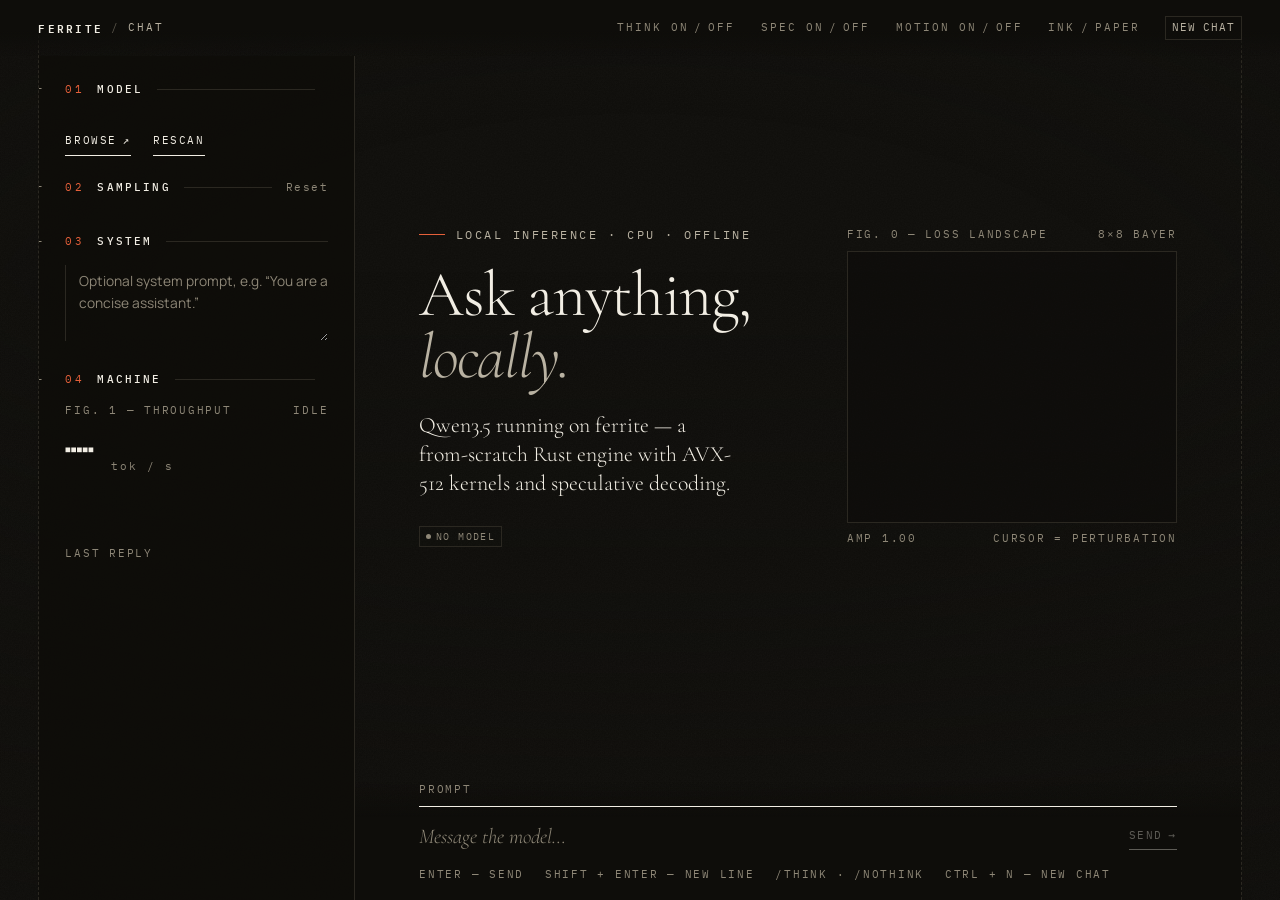
==== app/ui/index.html @ 7f724589 "Replace the egui GUI with a Tauri desktop app in the portfolio's Dither Ledger style - app/: Tauri 2" ====
<!doctype html>
<html lang="en" data-theme="ink" data-motion="on">
<head>
<meta charset="utf-8">
<meta name="viewport" content="width=device-width, initial-scale=1">
<title>ferrite chat</title>
<link rel="stylesheet" href="vendor/katex/katex.min.css">
<link rel="stylesheet" href="styles.css">
</head>
<body>
<canvas id="field" aria-hidden="true"></canvas>
<div class="vignette" aria-hidden="true"></div>
<div class="grain" aria-hidden="true"></div>
<div class="progress" id="progress" aria-hidden="true"><span></span></div>

<header class="topbar">
  <div class="crumb"><b>FERRITE</b><span class="sep">/</span><span id="crumb-model">CHAT</span></div>
  <nav class="toggles" aria-label="Settings">
    <button class="tog" id="t-think" title="Reason step by step before answering (or start a message with /think)"><span class="k">THINK</span><i data-v="on">ON</i>/<i data-v="off">OFF</i></button>
    <button class="tog" id="t-spec" title="Self-speculative decoding with the model's MTP head — same output, faster"><span class="k">SPEC</span><i data-v="on">ON</i>/<i data-v="off">OFF</i></button>
    <button class="tog" id="t-motion" title="Animated dither field"><span class="k">MOTION</span><i data-v="on">ON</i>/<i data-v="off">OFF</i></button>
    <button class="tog" id="t-theme" title="Theme"><i data-v="ink">INK</i>/<i data-v="paper">PAPER</i></button>
    <button class="tog" id="t-new" title="New chat (Ctrl+N)"><span class="kbd">NEW CHAT</span></button>
  </nav>
</header>

<div class="frame">
  <aside class="side" aria-label="Model and settings">
    <div class="sh"><span class="i">01</span><span class="l">Model</span><span class="r"></span><span class="x" id="model-count"></span></div>
    <div class="ledger" id="models"></div>
    <div class="side-actions">
      <button class="btn-rule" id="browse">Browse <span class="arrow">↗</span></button>
      <button class="btn-rule" id="rescan">Rescan</button>
    </div>

    <div class="sh"><span class="i">02</span><span class="l">Sampling</span><span class="r"></span><button class="x" id="defaults" title="Qwen's recommended settings">Reset</button></div>
    <div class="ledger" id="sampling"></div>

    <div class="sh"><span class="i">03</span><span class="l">System</span><span class="r"></span></div>
    <textarea class="sys" id="system" placeholder="Optional system prompt, e.g. “You are a concise assistant.”"></textarea>

    <div class="sh"><span class="i">04</span><span class="l">Machine</span><span class="r"></span><span class="x" id="isa"></span></div>
    <div class="machine" id="machine">
      <div class="figcap"><span class="label">Fig. 1 — throughput</span><span class="label" id="fig-state">idle</span></div>
      <div class="big"><span class="n" id="tps">—</span><span class="u">tok / s</span></div>
      <canvas id="spark" width="132" height="27" aria-hidden="true"></canvas>
      <div class="figcap"><span class="label" id="spark-l">last reply</span><span class="label" id="accept"></span></div>
      <dl class="kv" id="kv"></dl>
    </div>
  </aside>

  <main class="main">
    <div class="scroll" id="scroll">
      <div class="col">
        <section class="hero" id="hero">
          <div class="hero-grid">
            <div class="hero-text">
              <div class="eyebrow">Local inference · CPU · offline</div>
              <h1>Ask anything,<br><em>locally.</em></h1>
              <p class="lede">Qwen3.5 running on ferrite — a from-scratch Rust engine with AVX-512 kernels and speculative decoding.</p>
              <div class="status" id="hero-status"><span class="chip dim">no model</span></div>
            </div>
            <figure class="fig" aria-hidden="true">
              <div class="figcap"><span class="label">Fig. 0 — loss landscape</span><span class="label">8×8 Bayer</span></div>
              <div class="plate"><canvas id="fig0"></canvas></div>
              <div class="figcap"><span class="label">amp 1.00</span><span class="label">cursor = perturbation</span></div>
            </figure>
          </div>
          <div class="ledger prompts" id="prompts"></div>
        </section>
        <ol id="log" aria-live="polite"></ol>
      </div>
    </div>
    <form class="composer" id="composer" autocomplete="off">
      <div class="col">
        <div class="lbl"><span class="label" id="ctx-label">prompt</span><span class="label" id="ctx-use"></span></div>
        <div class="box">
          <textarea id="input" rows="1" placeholder="Message the model…" disabled></textarea>
          <button type="submit" class="btn-rule send" id="send" disabled>Send <span class="arrow arrow-r">→</span></button>
        </div>
        <div class="hint"><span class="label">Enter — send</span><span class="label">Shift + Enter — new line</span><span class="label">/think · /nothink</span><span class="label">Ctrl + N — new chat</span></div>
      </div>
    </form>
  </main>
</div>

<div class="toast" id="toast" role="status"></div>

<script src="vendor/marked.umd.js"></script>
<script src="vendor/katex/katex.min.js"></script>
<script src="vendor/highlight.min.js"></script>
<script src="field.js"></script>
<script src="markdown.js"></script>
<script src="app.js"></script>
</body>
</html>
---- app/ui/styles.css ----
/* ferrite chat — "Dither Ledger" (tokens and utilities ported from the portfolio's globals.css) */

@font-face { font-family: "Cormorant Garamond"; font-weight: 300; font-style: normal; font-display: swap; src: url(vendor/fonts/cormorant-garamond-latin-300-normal.woff2) format("woff2"); }
@font-face { font-family: "Cormorant Garamond"; font-weight: 400; font-style: normal; font-display: swap; src: url(vendor/fonts/cormorant-garamond-latin-400-normal.woff2) format("woff2"); }
@font-face { font-family: "Cormorant Garamond"; font-weight: 500; font-style: normal; font-display: swap; src: url(vendor/fonts/cormorant-garamond-latin-500-normal.woff2) format("woff2"); }
@font-face { font-family: "Cormorant Garamond"; font-weight: 300; font-style: italic; font-display: swap; src: url(vendor/fonts/cormorant-garamond-latin-300-italic.woff2) format("woff2"); }
@font-face { font-family: "Cormorant Garamond"; font-weight: 400; font-style: italic; font-display: swap; src: url(vendor/fonts/cormorant-garamond-latin-400-italic.woff2) format("woff2"); }
@font-face { font-family: "Manrope"; font-weight: 400; font-display: swap; src: url(vendor/fonts/manrope-latin-400-normal.woff2) format("woff2"); }
@font-face { font-family: "Manrope"; font-weight: 500; font-display: swap; src: url(vendor/fonts/manrope-latin-500-normal.woff2) format("woff2"); }
@font-face { font-family: "Manrope"; font-weight: 600; font-display: swap; src: url(vendor/fonts/manrope-latin-600-normal.woff2) format("woff2"); }
@font-face { font-family: "Manrope"; font-weight: 700; font-display: swap; src: url(vendor/fonts/manrope-latin-700-normal.woff2) format("woff2"); }
@font-face { font-family: "IBM Plex Mono"; font-weight: 400; font-display: swap; src: url(vendor/fonts/ibm-plex-mono-latin-400-normal.woff2) format("woff2"); }
@font-face { font-family: "IBM Plex Mono"; font-weight: 500; font-display: swap; src: url(vendor/fonts/ibm-plex-mono-latin-500-normal.woff2) format("woff2"); }
@font-face { font-family: "IBM Plex Mono"; font-weight: 600; font-display: swap; src: url(vendor/fonts/ibm-plex-mono-latin-600-normal.woff2) format("woff2"); }
@font-face { font-family: "Doto"; font-weight: 400; font-display: swap; src: url(vendor/fonts/doto-latin-400-normal.woff2) format("woff2"); }
@font-face { font-family: "Doto"; font-weight: 800; font-display: swap; src: url(vendor/fonts/doto-latin-800-normal.woff2) format("woff2"); }

/* ───────────────────────── tokens ───────────────────────── */

:root,
[data-theme="ink"] {
  color-scheme: dark;
  --bg: #0e0d0a;
  --bg-raised: #15140f;
  --fg: #f2eee4;
  --fg-2: #b9b2a2;
  --fg-3: #8e8777;
  --rule: #2b2821;
  --accent: #e5603a;
  --accent-soft: rgba(229, 96, 58, 0.12);
  --grain-blend: screen;
  --grain-opacity: 0.07;
}
[data-theme="paper"] {
  color-scheme: light;
  --bg: #f2eee4;
  --bg-raised: #e8e2d4;
  --fg: #15140f;
  --fg-2: #33302a;
  --fg-3: #5a5345;
  --rule: #d2cab6;
  --accent: #ae4024;
  --accent-soft: rgba(174, 64, 36, 0.1);
  --grain-blend: multiply;
  --grain-opacity: 0.1;
}
:root {
  --font-display: "Cormorant Garamond", Georgia, "Times New Roman", serif;
  --font-sans: "Manrope", system-ui, "Segoe UI", sans-serif;
  --font-mono: "IBM Plex Mono", ui-monospace, Consolas, monospace;
  --font-dot: "Doto", "IBM Plex Mono", monospace;
  --ease-out: cubic-bezier(0.19, 1, 0.22, 1);
  --topbar: 56px;
  --gut: clamp(16px, 3vw, 40px);
  --side: 316px;
}

/* ───────────────────────── base ───────────────────────── */

* { box-sizing: border-box; border-color: var(--rule); }
[hidden] { display: none !important; }
html, body { height: 100%; margin: 0; overflow: hidden; }
html { background: var(--bg); text-rendering: optimizeLegibility; }
body {
  background: var(--bg);
  color: var(--fg-2);
  font-family: var(--font-sans);
  font-size: 15px;
  line-height: 1.7;
  -webkit-font-smoothing: antialiased;
  overflow: hidden;
  transition: background-color 0.3s ease, color 0.3s ease;
}
h1, h2, h3, h4 { font-family: var(--font-display); color: var(--fg); font-weight: 400; letter-spacing: -0.012em; text-wrap: balance; margin: 0; }
p { text-wrap: pretty; }
::selection { background: var(--accent); color: var(--bg); }
:focus-visible { outline: 2px solid var(--accent); outline-offset: 4px; }
button { font: inherit; color: inherit; background: none; border: 0; padding: 0; cursor: pointer; }
code, kbd, pre, samp { font-family: var(--font-mono); }
input, textarea { font: inherit; color: inherit; }

/* scrollbars: hairline, square */
::-webkit-scrollbar { width: 9px; height: 9px; }
::-webkit-scrollbar-track { background: transparent; }
::-webkit-scrollbar-thumb { background: var(--rule); border: 3px solid var(--bg); }
::-webkit-scrollbar-thumb:hover { background: var(--fg-3); }

/* ───────────────────────── type utilities ───────────────────────── */

.eyebrow {
  font-family: var(--font-mono); font-size: 0.72rem; letter-spacing: 0.22em; text-transform: uppercase;
  color: var(--fg-2); display: flex; align-items: center; gap: 0.9em; line-height: 1.4;
}
.eyebrow::before { content: ""; width: 26px; height: 1px; background: var(--accent); flex: none; }
.label { font-family: var(--font-mono); font-size: 0.68rem; letter-spacing: 0.16em; text-transform: uppercase; color: var(--fg-3); line-height: 1.4; }
.num { font-family: var(--font-mono); font-variant-numeric: tabular-nums slashed-zero; font-feature-settings: "zero" 1, "tnum" 1; }
.acc { color: var(--accent); }
.btn-rule {
  font-family: var(--font-mono); font-size: 0.7rem; letter-spacing: 0.14em; text-transform: uppercase; color: var(--fg);
  border-bottom: 1px solid var(--fg); padding: 0.4em 0; display: inline-flex; align-items: center; gap: 0.5em;
  transition: color 0.25s ease, border-color 0.25s ease;
}
.btn-rule:hover, .btn-rule:focus-visible { color: var(--accent); border-color: var(--accent); }
.btn-rule[disabled] { opacity: 0.35; pointer-events: none; }
.btn-rule .arrow { display: inline-block; transition: transform 0.3s var(--ease-out); }
.btn-rule:hover .arrow { transform: translate(3px, -3px); }
.btn-rule:hover .arrow-r { transform: translateX(4px); }
.tag {
  font-family: var(--font-mono); font-size: 0.64rem; letter-spacing: 0.12em; text-transform: uppercase;
  border: 1px solid var(--rule); color: var(--fg-2); padding: 0.1em 0.55em; line-height: 1.6; white-space: nowrap;
}
.chip {
  font-family: var(--font-mono); font-size: 0.62rem; letter-spacing: 0.14em; text-transform: uppercase;
  border: 1px solid var(--accent); color: var(--accent); padding: 0.12em 0.6em; line-height: 1.6; white-space: nowrap;
  display: inline-flex; align-items: center; gap: 0.5em;
}
.chip::before { content: ""; width: 5px; height: 5px; border-radius: 50%; background: currentColor; }
.chip.dim { border-color: var(--rule); color: var(--fg-3); }
.chip.live::before { animation: blink 1.1s steps(2) infinite; }
@keyframes blink { 50% { opacity: 0.15; } }

/* ───────────────────────── atmosphere ───────────────────────── */

#field { position: fixed; inset: 0; width: 100%; height: 100%; z-index: 0; pointer-events: none; image-rendering: pixelated; opacity: 1; transition: opacity 0.6s ease; }
.grain {
  position: fixed; inset: 0; z-index: 2; pointer-events: none; opacity: var(--grain-opacity); mix-blend-mode: var(--grain-blend);
  background-image: url("data:image/svg+xml;utf8,%3Csvg xmlns='http://www.w3.org/2000/svg' width='200' height='200'%3E%3Cfilter id='n'%3E%3CfeTurbulence type='fractalNoise' baseFrequency='0.72' numOctaves='4' stitchTiles='stitch'/%3E%3CfeColorMatrix type='saturate' values='0'/%3E%3C/filter%3E%3Crect width='100%25' height='100%25' filter='url(%23n)' opacity='0.5'/%3E%3C/svg%3E");
}
.vignette {
  position: fixed; inset: 0; z-index: 1; pointer-events: none;
  background-image:
    linear-gradient(to bottom, transparent 30%, color-mix(in srgb, var(--bg) 40%, transparent) 70%, color-mix(in srgb, var(--bg) 70%, transparent) 100%),
    radial-gradient(120% 80% at 50% 40%, transparent 34%, color-mix(in srgb, var(--bg) 45%, transparent) 76%, color-mix(in srgb, var(--bg) 85%, transparent) 100%);
}

/* ───────────────────────── top bar ───────────────────────── */

.progress { position: fixed; top: 0; left: 0; right: 0; height: 2px; z-index: 30; pointer-events: none; }
.progress span { position: absolute; left: 0; top: 0; bottom: 0; width: 0; background: var(--accent); transition: width 0.25s linear; }
.progress.reading span { width: 28%; animation: sweep 1.2s var(--ease-out) infinite; }
@keyframes sweep { from { transform: translateX(-100%); } to { transform: translateX(380%); } }

.topbar {
  position: fixed; top: 0; left: 0; right: 0; height: var(--topbar); z-index: 20;
  display: flex; align-items: center; justify-content: space-between; padding: 0 var(--gut);
  font-family: var(--font-mono); font-size: 0.7rem; letter-spacing: 0.18em; text-transform: uppercase;
  background: linear-gradient(to bottom, var(--bg) 55%, transparent);
}
.crumb { display: flex; align-items: center; gap: 0.7em; color: var(--fg-3); white-space: nowrap; }
.crumb b { color: var(--fg); font-weight: 600; letter-spacing: 0.2em; }
.crumb .sep { opacity: 0.6; }
.crumb #crumb-model { color: var(--fg-2); }
.toggles { display: flex; align-items: center; gap: 1.6rem; }
.tog { display: inline-flex; gap: 0.45em; align-items: center; color: var(--fg-3); letter-spacing: 0.18em; transition: color 0.2s; }
.tog .k { color: var(--fg-3); margin-right: 0.35em; }
.tog i { font-style: normal; color: var(--fg-3); transition: color 0.2s; }
.tog i.on { color: var(--fg); font-weight: 600; }
.tog:hover i:not(.on) { color: var(--fg-2); }
.tog[disabled] { opacity: 0.4; pointer-events: none; }
.kbd { border: 1px solid var(--rule); padding: 0.15em 0.5em; color: var(--fg-2); letter-spacing: 0.08em; }

/* ───────────────────────── frame: sidebar + main, with dashed rails ───────────────────────── */

.frame {
  /* pinned: focusing an input can never scroll the page itself */
  position: fixed; z-index: 5; top: 0; bottom: 0; left: var(--gut); right: var(--gut); padding-top: var(--topbar);
  display: grid; grid-template-columns: var(--side) minmax(0, 1fr); grid-template-rows: minmax(0, 1fr); gap: 0;
  border-left: 1px dashed var(--rule); border-right: 1px dashed var(--rule);
}
.side {
  overflow-y: auto; overflow-x: hidden; padding: 18px 26px 40px 26px;
  border-right: 1px solid var(--rule);
  background: color-mix(in srgb, var(--bg) 94%, transparent);
}
.main { position: relative; display: grid; grid-template-rows: minmax(0, 1fr) auto; min-width: 0; min-height: 0; }

/* section header: 01  MODEL ────────── x   with a + registration mark on the rail */
.sh { position: relative; display: flex; align-items: center; gap: 0.85rem; margin: 22px 0 14px; font-family: var(--font-mono); font-size: 0.68rem; letter-spacing: 0.2em; text-transform: uppercase; }
.sh:first-child { margin-top: 6px; }
.sh .i { color: var(--accent); }
.sh .l { color: var(--fg); font-weight: 500; }
.sh .r { flex: 1; height: 1px; background: var(--rule); }
.sh .x { color: var(--fg-3); letter-spacing: 0.14em; }
.side .sh::before { content: "+"; position: absolute; left: -31px; top: 50%; transform: translateY(-52%); color: var(--fg-3); font-size: 0.85rem; letter-spacing: 0; }

/* ledger rows */
.ledger { display: flex; flex-direction: column; }
.ledger > * { border-top: 1px solid var(--rule); }
.ledger > *:first-child { border-top-color: var(--fg); }

.mrow {
  position: relative; display: grid; grid-template-columns: auto 1fr auto; align-items: baseline; column-gap: 0.75rem;
  width: 100%; text-align: left; padding: 0.7rem 0.55rem 0.7rem 0.15rem; transition: background-color 0.25s ease;
}
.mrow:hover { background: var(--accent-soft); }
.mrow .idx { font-family: var(--font-mono); font-size: 0.64rem; letter-spacing: 0.12em; color: var(--accent); }
.mrow .nm { font-family: var(--font-display); font-size: 1.18rem; line-height: 1.15; color: var(--fg); }
.mrow .nm em { font-style: italic; font-weight: 300; color: var(--fg-2); }
.mrow .meta { grid-column: 2 / 4; display: flex; gap: 0.5rem; align-items: center; margin-top: 0.35rem; }
.mrow .meta .label { letter-spacing: 0.12em; }
.mrow .go { font-family: var(--font-mono); font-size: 0.7rem; color: var(--fg-3); opacity: 0; transform: translateX(-6px); transition: opacity 0.25s ease, transform 0.35s var(--ease-out); }
.mrow:hover .go { opacity: 1; transform: none; color: var(--accent); }
/* the selected model gets the portfolio's "selected label": a box with four corner handles */
.mrow.sel { outline: 1px solid var(--accent); outline-offset: -1px; background: var(--accent-soft); }
.mrow.sel::before, .mrow.sel::after, .mrow.sel .h1, .mrow.sel .h2 { content: ""; position: absolute; width: 5px; height: 5px; border: 1px solid var(--accent); background: var(--bg); }
.mrow.sel::before { left: -3px; top: -3px; }
.mrow.sel::after { right: -3px; top: -3px; }
.mrow.sel .h1 { left: -3px; bottom: -3px; }
.mrow.sel .h2 { right: -3px; bottom: -3px; }
.mrow.sel .go { opacity: 1; transform: none; color: var(--accent); }
.mrow.loading .go { animation: blink 0.9s steps(2) infinite; }

.side-actions { display: flex; gap: 1.4rem; margin-top: 0.9rem; }

/* settings rows: label · value, with a hairline slider */
.set { padding: 0.55rem 0 0.65rem; }
.set .top { display: flex; justify-content: space-between; align-items: baseline; }
.set .val { font-family: var(--font-mono); font-size: 0.78rem; color: var(--fg); font-variant-numeric: tabular-nums; }
.set input[type="range"] { width: 100%; margin: 0.55rem 0 0; -webkit-appearance: none; appearance: none; background: transparent; height: 12px; cursor: pointer; }
.set input[type="range"]::-webkit-slider-runnable-track { height: 1px; background: linear-gradient(to right, var(--accent) var(--p, 50%), var(--rule) var(--p, 50%)); }
.set input[type="range"]::-webkit-slider-thumb { -webkit-appearance: none; width: 9px; height: 9px; margin-top: -4px; background: var(--bg); border: 1px solid var(--accent); transition: transform 0.2s var(--ease-out); }
.set input[type="range"]:hover::-webkit-slider-thumb { transform: scale(1.35); background: var(--accent); }
.set.row2 { display: flex; justify-content: space-between; align-items: center; gap: 1rem; }
.set input[type="number"] {
  width: 7.5rem; background: transparent; border: 0; border-bottom: 1px solid var(--rule); text-align: right;
  font-family: var(--font-mono); font-size: 0.78rem; color: var(--fg); padding: 0.15rem 0; outline: none;
}
.set input[type="number"]:focus { border-bottom-color: var(--accent); }
textarea.sys {
  width: 100%; min-height: 76px; resize: vertical; background: transparent; color: var(--fg-2); outline: none;
  border: 0; border-left: 1px solid var(--rule); padding: 0.35rem 0 0.35rem 0.8rem; font-size: 0.86rem; line-height: 1.6;
}
textarea.sys:focus { border-left-color: var(--accent); }
textarea.sys::placeholder { color: var(--fg-3); }

/* the machine panel: a giant dotted numeral (Doto is reserved for stats) */
.machine .big { display: flex; align-items: baseline; gap: 0.6rem; margin-top: 0.2rem; }
.machine .big .n { font-family: var(--font-dot); font-weight: 800; font-size: 3.6rem; line-height: 1; color: var(--fg); letter-spacing: 0.02em; font-variant-numeric: tabular-nums; }
.machine .big .u { font-family: var(--font-mono); font-size: 0.7rem; letter-spacing: 0.18em; color: var(--fg-3); }
.machine.live .big .n { color: var(--accent); }
.machine canvas { width: 100%; height: 54px; display: block; margin: 0.65rem 0 0.2rem; image-rendering: pixelated; }
.figcap { display: flex; justify-content: space-between; }
.kv { display: grid; grid-template-columns: auto 1fr; column-gap: 1rem; row-gap: 0.25rem; margin-top: 0.85rem; font-family: var(--font-mono); font-size: 0.68rem; letter-spacing: 0.08em; }
.kv dt { color: var(--fg-3); text-transform: uppercase; letter-spacing: 0.14em; }
.kv dd { margin: 0; color: var(--fg-2); text-align: right; font-variant-numeric: tabular-nums; overflow: hidden; text-overflow: ellipsis; white-space: nowrap; }

/* ───────────────────────── conversation ───────────────────────── */

.scroll { overflow-y: auto; overflow-x: hidden; scroll-behavior: smooth; }
.col { max-width: 860px; margin: 0 auto; padding: 0 clamp(20px, 4vw, 56px); }

.hero { min-height: calc(100vh - var(--topbar) - 150px); display: flex; flex-direction: column; justify-content: center; padding: 5vh 0 4vh; }
.hero-grid { display: grid; grid-template-columns: minmax(0, 1fr) minmax(240px, 330px); gap: clamp(1.5rem, 4vw, 3.5rem); align-items: center; margin-bottom: 2.6rem; }
.hero h1 { font-size: clamp(2.7rem, 5vw, 4.5rem); line-height: 0.98; letter-spacing: -0.02em; font-weight: 300; margin: 1.3rem 0 1.4rem; }
.fig { margin: 0; }
.fig .plate { position: relative; border: 1px solid var(--rule); aspect-ratio: 4 / 3.3; margin: 0.5rem 0; background: color-mix(in srgb, var(--bg) 60%, transparent); }
.fig canvas { position: absolute; inset: 0; width: 100%; height: 100%; image-rendering: pixelated; }
.hero h1 em { font-style: italic; font-weight: 300; color: var(--fg-2); }
.hero .lede { font-family: var(--font-display); font-size: clamp(1.2rem, 1.7vw, 1.5rem); font-weight: 300; line-height: 1.32; color: var(--fg); max-width: 32ch; margin: 0 0 1.8rem; }
.hero .status { display: flex; gap: 0.8rem; align-items: center; flex-wrap: wrap; }
.prompts { max-width: none; }
@media (max-width: 1180px) { .hero-grid { grid-template-columns: 1fr; } .fig { display: none; } }
.prow {
  display: grid; grid-template-columns: 3.2rem 1fr auto; align-items: baseline; width: 100%; text-align: left;
  padding: 0.85rem 0.2rem; color: var(--fg-2); transition: color 0.25s ease, background-color 0.25s ease;
}
.prow .idx { font-family: var(--font-mono); font-size: 0.64rem; letter-spacing: 0.12em; color: var(--accent); }
.prow .t { font-size: 0.98rem; }
.prow .ar { font-family: var(--font-mono); font-size: 0.8rem; opacity: 0; transform: translateX(-8px); transition: opacity 0.25s ease, transform 0.35s var(--ease-out); color: var(--accent); }
.prow:hover { color: var(--fg); background: var(--accent-soft); }
.prow:hover .ar { opacity: 1; transform: none; }
.prow[disabled] { opacity: 0.4; pointer-events: none; }

/* soft ink veil behind the reading column: the field stays alive at the edges, never under text */
#log {
  list-style: none; margin: 0 -40px; padding: 26px 40px 40px;
  background: linear-gradient(90deg, transparent, color-mix(in srgb, var(--bg) 86%, transparent) 40px, color-mix(in srgb, var(--bg) 86%, transparent) calc(100% - 40px), transparent);
}
#log:empty { display: none; }
.turn { padding: 0 0 1.9rem; animation: in 0.6s var(--ease-out); }
@keyframes in { from { opacity: 0; transform: translateY(6px); } to { opacity: 1; transform: none; } }
.turn-h { display: flex; align-items: center; gap: 0.85rem; font-family: var(--font-mono); font-size: 0.66rem; letter-spacing: 0.18em; text-transform: uppercase; margin-bottom: 0.85rem; }
.turn-h .idx { color: var(--accent); letter-spacing: 0.12em; }
.turn-h .who { color: var(--fg); font-weight: 500; }
.turn-h .r { flex: 1; height: 1px; background: var(--rule); }
.turn-h .t { color: var(--fg-3); }
.turn.user .body {
  font-family: var(--font-display); font-size: 1.42rem; font-weight: 400; line-height: 1.38; color: var(--fg);
  white-space: pre-wrap; overflow-wrap: anywhere; letter-spacing: -0.004em;
}
.turn.user .turn-h .r { background: linear-gradient(to right, var(--fg) 0, var(--fg) 40px, var(--rule) 40px); }
.turn.model .md { color: var(--fg-2); font-size: 0.98rem; }
.turn .err { font-family: var(--font-mono); font-size: 0.76rem; color: var(--accent); border-left: 1px solid var(--accent); padding: 0.3rem 0 0.3rem 0.8rem; margin-top: 0.4rem; }
.cursor-blink::after { content: "▍"; color: var(--accent); margin-left: 1px; animation: blink 1s steps(2) infinite; }
.waiting { display: flex; align-items: center; gap: 0.8rem; color: var(--fg-3); }
.dots { display: inline-flex; gap: 4px; }
.dots i { width: 4px; height: 4px; background: var(--fg-3); animation: blink 1.2s steps(2) infinite; }
.dots i:nth-child(2) { animation-delay: 0.2s; }
.dots i:nth-child(3) { animation-delay: 0.4s; }

/* reasoning: a dotted ledger aside that folds away once the answer starts */
.reason { margin: 0 0 1rem; }
.reason > button { display: flex; align-items: center; gap: 0.7rem; width: 100%; text-align: left; padding: 0.35rem 0; }
.reason .caret { font-family: var(--font-mono); font-size: 0.7rem; color: var(--accent); transition: transform 0.3s var(--ease-out); display: inline-block; }
.reason.open .caret { transform: rotate(90deg); }
.reason .rbody {
  display: none; margin: 0.3rem 0 0.4rem 0.25rem; padding: 0.15rem 0 0.15rem 1rem; border-left: 1px dotted var(--fg-3);
  font-family: var(--font-mono); font-size: 0.76rem; line-height: 1.75; color: var(--fg-3); white-space: pre-wrap; overflow-wrap: anywhere;
  max-height: 340px; overflow-y: auto;
}
.reason.open .rbody { display: block; }

.turn-f { display: flex; flex-wrap: wrap; align-items: center; gap: 0.4rem 1.2rem; margin-top: 1rem; padding-top: 0.6rem; border-top: 1px solid var(--rule); }
.turn-f .stats { font-family: var(--font-mono); font-size: 0.64rem; letter-spacing: 0.12em; text-transform: uppercase; color: var(--fg-3); flex: 1; min-width: 260px; }
.turn-f .stats b { color: var(--fg-2); font-weight: 500; }
.turn-f .stats .acc { color: var(--accent); }
.turn-f .acts { display: flex; gap: 1.2rem; }
.turn-f .btn-rule { font-size: 0.64rem; border-bottom-color: var(--rule); color: var(--fg-2); }
.turn-f .btn-rule:hover { border-bottom-color: var(--accent); }

/* markdown */
.md > :first-child { margin-top: 0; }
.md > :last-child { margin-bottom: 0; }
.md p { margin: 0 0 0.95em; }
.md h1, .md h2, .md h3, .md h4 { margin: 1.4em 0 0.5em; line-height: 1.2; }
.md h1 { font-size: 1.9rem; } .md h2 { font-size: 1.6rem; } .md h3 { font-size: 1.32rem; } .md h4 { font-size: 1.12rem; }
.md strong { color: var(--fg); font-weight: 600; }
.md em { color: var(--fg); }
.md a { color: var(--fg); background-image: linear-gradient(var(--accent), var(--accent)); background-size: 100% 1px; background-repeat: no-repeat; background-position: 0 100%; cursor: pointer; }
.md a:hover { color: var(--accent); }
.md ul, .md ol { margin: 0 0 1em; padding-left: 1.4em; }
.md li { margin: 0.25em 0; }
.md ul > li::marker { color: var(--accent); content: "— "; font-family: var(--font-mono); font-size: 0.8em; }
.md ol > li::marker { color: var(--accent); font-family: var(--font-mono); font-size: 0.82em; }
.md blockquote { margin: 0 0 1em; padding: 0.1em 0 0.1em 1rem; border-left: 1px solid var(--accent); font-family: var(--font-display); font-size: 1.15rem; color: var(--fg); }
.md hr { border: 0; border-top: 1px solid var(--rule); margin: 1.5em 0; }
.md :not(pre) > code { font-size: 0.84em; color: var(--fg); background: var(--bg-raised); border: 1px solid var(--rule); padding: 0.05em 0.35em; }
.md table { border-collapse: collapse; margin: 0 0 1.1em; width: 100%; font-size: 0.9rem; display: block; overflow-x: auto; }
.md th { font-family: var(--font-mono); font-size: 0.66rem; letter-spacing: 0.14em; text-transform: uppercase; color: var(--fg); text-align: left; border-bottom: 1px solid var(--fg); padding: 0.5em 0.9em 0.5em 0; font-weight: 500; }
.md td { border-bottom: 1px solid var(--rule); padding: 0.5em 0.9em 0.5em 0; vertical-align: top; }
.md .katex { color: var(--fg); font-size: 1.06em; }
.md .katex-display { margin: 0.4em 0 1.1em; overflow-x: auto; overflow-y: hidden; padding: 0.2em 0; }

/* code plates */
.code { margin: 0 0 1.1em; border: 1px solid var(--rule); background: var(--bg-raised); }
.code .cap { display: flex; justify-content: space-between; align-items: center; padding: 0.35rem 0.8rem; border-bottom: 1px solid var(--rule); }
.code .cap button { font-family: var(--font-mono); font-size: 0.62rem; letter-spacing: 0.14em; text-transform: uppercase; color: var(--fg-3); }
.code .cap button:hover { color: var(--accent); }
.code pre { margin: 0; padding: 0.85rem 0.95rem; overflow-x: auto; font-size: 0.8rem; line-height: 1.65; color: var(--fg); }
.hljs-keyword, .hljs-selector-tag, .hljs-built_in, .hljs-type { color: var(--accent); }
.hljs-string, .hljs-regexp, .hljs-template-variable { color: color-mix(in srgb, var(--fg) 72%, var(--accent)); }
.hljs-comment, .hljs-quote, .hljs-meta { color: var(--fg-3); font-style: italic; }
.hljs-number, .hljs-literal, .hljs-symbol { color: color-mix(in srgb, var(--accent) 70%, var(--fg)); }
.hljs-title, .hljs-section, .hljs-function .hljs-title { color: var(--fg); font-weight: 600; }
.hljs-attr, .hljs-attribute, .hljs-variable, .hljs-params, .hljs-property { color: var(--fg-2); }

/* ───────────────────────── composer ───────────────────────── */

.composer { position: relative; padding: 0 0 18px; background: linear-gradient(to top, var(--bg) 70%, transparent); }
.composer .col { position: relative; }
.composer .box { position: relative; border-top: 1px solid var(--fg); padding-top: 0.9rem; display: grid; grid-template-columns: 1fr auto; gap: 1.2rem; align-items: end; }
.composer .lbl { display: flex; justify-content: space-between; margin-bottom: 0.5rem; }
.composer textarea {
  width: 100%; resize: none; border: 0; outline: none; background: transparent; color: var(--fg);
  font-family: var(--font-display); font-size: 1.32rem; line-height: 1.4; max-height: 220px; min-height: 2.1rem; padding: 0;
}
.composer textarea::placeholder { color: var(--fg-3); font-style: italic; font-weight: 300; }
.composer .send { margin-bottom: 0.35rem; }
.composer .hint { margin-top: 0.7rem; display: flex; gap: 1.3rem; flex-wrap: wrap; }
.composer.busy .box { border-top-color: var(--accent); }

/* ───────────────────────── toast ───────────────────────── */

.toast {
  position: fixed; right: calc(var(--gut) + 18px); bottom: 22px; z-index: 40; max-width: 420px;
  font-family: var(--font-mono); font-size: 0.7rem; letter-spacing: 0.06em; color: var(--fg);
  background: var(--bg-raised); border: 1px solid var(--accent); padding: 0.75rem 0.95rem;
  opacity: 0; transform: translateY(8px); transition: opacity 0.3s ease, transform 0.4s var(--ease-out); pointer-events: none;
}
.toast.show { opacity: 1; transform: none; }

/* ───────────────────────── reduced motion ───────────────────────── */

:root[data-motion="off"] *, :root[data-motion="off"] *::before, :root[data-motion="off"] *::after {
  transition-duration: 0.01ms !important; animation-duration: 0.01ms !important; animation-iteration-count: 1 !important; scroll-behavior: auto !important;
}

@media (max-width: 1100px) {
  :root { --side: 270px; }
  .toggles { gap: 1rem; }
}
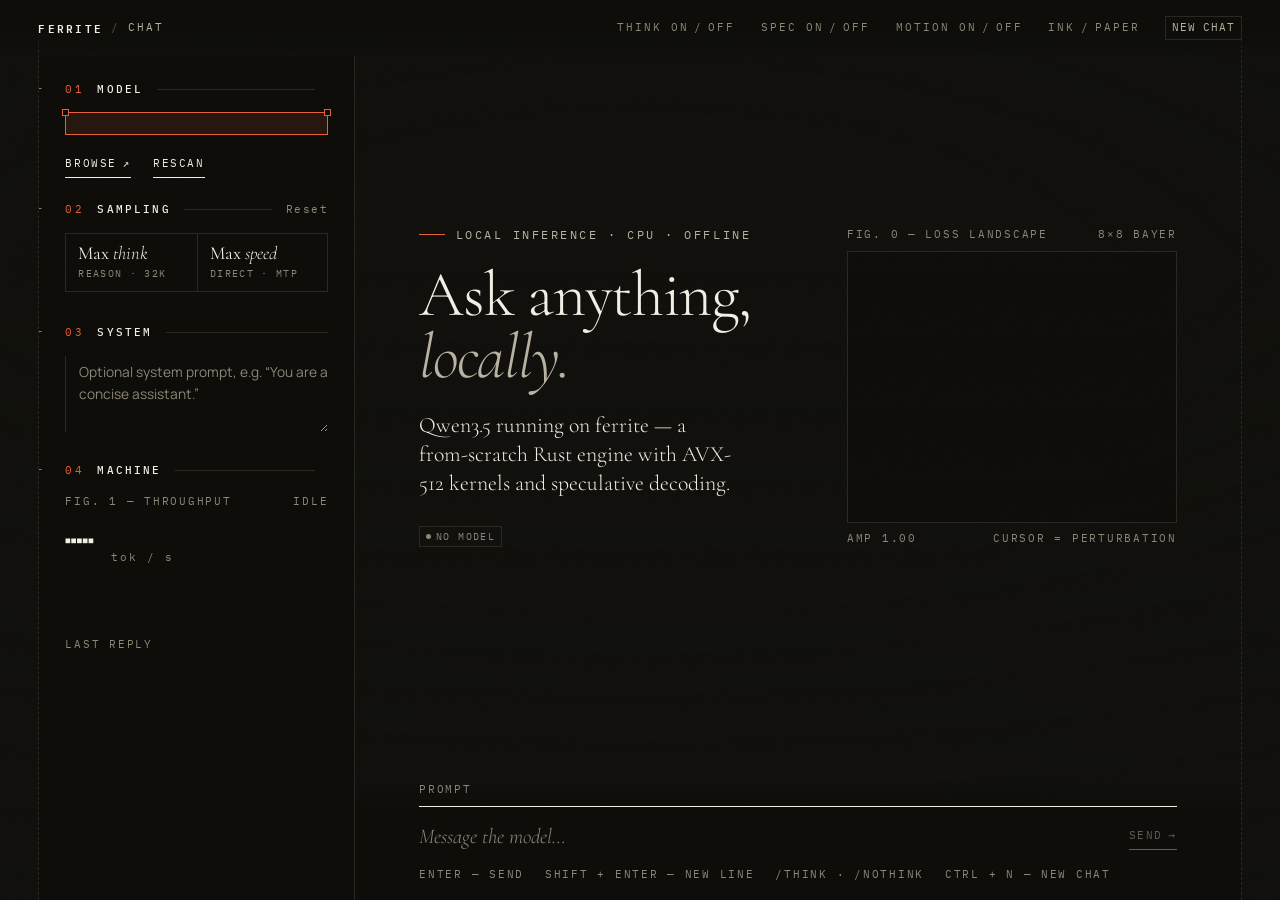
==== commit 8df3e469: "Model dropdown and Max think / Max speed presets - the sidebar's model ledger becomes a dropdown: th" ====
--- a/app/ui/index.html
+++ b/app/ui/index.html
@@ -27,13 +27,20 @@
 <div class="frame">
   <aside class="side" aria-label="Model and settings">
     <div class="sh"><span class="i">01</span><span class="l">Model</span><span class="r"></span><span class="x" id="model-count"></span></div>
-    <div class="ledger" id="models"></div>
+    <details class="msel" id="msel">
+      <summary class="mrow sel" id="mcur" title="Switch model"></summary>
+      <div class="mlist" id="models"></div>
+    </details>
     <div class="side-actions">
       <button class="btn-rule" id="browse">Browse <span class="arrow">↗</span></button>
       <button class="btn-rule" id="rescan">Rescan</button>
     </div>
 
     <div class="sh"><span class="i">02</span><span class="l">Sampling</span><span class="r"></span><button class="x" id="defaults" title="Qwen's recommended settings">Reset</button></div>
+    <div class="presets" role="group" aria-label="Presets">
+      <button type="button" class="preset" id="p-think" title="Thinking on, Qwen's thinking sampler, 32K context and up to 32K new tokens (reloads the model if the context changes)"><span class="pk">Max <em>think</em></span><span class="label">reason · 32K</span></button>
+      <button type="button" class="preset" id="p-speed" title="Thinking off, MTP speculation on, Qwen's chat sampler, animation off"><span class="pk">Max <em>speed</em></span><span class="label">direct · MTP</span></button>
+    </div>
     <div class="ledger" id="sampling"></div>
 
     <div class="sh"><span class="i">03</span><span class="l">System</span><span class="r"></span></div>
--- a/app/ui/styles.css
+++ b/app/ui/styles.css
@@ -210,6 +210,43 @@
 .mrow.sel .go { opacity: 1; transform: none; color: var(--accent); }
 .mrow.loading .go { animation: blink 0.9s steps(2) infinite; }
 
+/* model dropdown: the current model is the trigger, the list floats over the sidebar */
+.msel { position: relative; }
+.msel summary { cursor: pointer; list-style: none; }
+.msel summary::-webkit-details-marker { display: none; }
+.msel .go { transition: transform 0.3s var(--ease-out); }
+.msel[open] summary .go { transform: rotate(180deg); }
+.mlist {
+  position: absolute; left: 0; right: 0; top: calc(100% + 8px); z-index: 10; max-height: min(60vh, 460px); overflow-y: auto;
+  background: var(--bg); border: 1px solid var(--rule); border-top-color: var(--fg);
+  box-shadow: 0 18px 40px -12px rgba(0, 0, 0, 0.55); animation: drop 0.28s var(--ease-out);
+}
+@keyframes drop { from { opacity: 0; transform: translateY(-4px); } to { opacity: 1; transform: none; } }
+.mopt {
+  display: grid; grid-template-columns: 1fr auto 4.4rem; align-items: baseline; column-gap: 0.7rem;
+  width: 100%; text-align: left; padding: 0.42rem 0.8rem; transition: background-color 0.2s ease;
+}
+.mopt + .mopt { border-top: 1px solid var(--rule); }
+.mopt.grp { border-top-color: var(--fg-3); }
+.mopt:hover, .mopt:focus-visible { background: var(--accent-soft); outline: none; }
+.mopt .nm { font-family: var(--font-display); font-size: 1.05rem; line-height: 1.2; color: var(--fg); white-space: nowrap; }
+.mopt .nm em { font-style: italic; font-weight: 300; color: var(--fg-2); }
+.mopt .label { text-align: right; letter-spacing: 0.1em; }
+.mopt.cur { background: var(--accent-soft); }
+.mopt.cur .nm em, .mopt.cur .tag { color: var(--accent); border-color: var(--accent); }
+[data-motion="off"] .mlist { animation: none; }
+
+/* presets: two cells, the active one outlined in ember */
+.presets { display: grid; grid-template-columns: 1fr 1fr; border: 1px solid var(--rule); margin-bottom: 0.6rem; }
+.preset { display: flex; flex-direction: column; gap: 0.2rem; text-align: left; padding: 0.6rem 0.75rem 0.65rem; transition: background-color 0.2s ease; }
+.preset + .preset { border-left: 1px solid var(--rule); }
+.preset .pk { font-family: var(--font-display); font-size: 1.15rem; line-height: 1.1; color: var(--fg); }
+.preset .pk em { font-style: italic; font-weight: 300; }
+.preset .label { font-size: 0.6rem; letter-spacing: 0.14em; white-space: nowrap; }
+.preset:hover { background: var(--accent-soft); }
+.preset.on { outline: 1px solid var(--accent); outline-offset: -1px; background: var(--accent-soft); }
+.preset.on .pk em, .preset.on .label { color: var(--accent); }
+
 .side-actions { display: flex; gap: 1.4rem; margin-top: 0.9rem; }
 
 /* settings rows: label · value, with a hairline slider */
@@ -222,7 +259,7 @@
 .set input[type="range"]:hover::-webkit-slider-thumb { transform: scale(1.35); background: var(--accent); }
 .set.row2 { display: flex; justify-content: space-between; align-items: center; gap: 1rem; }
 .set input[type="number"] {
-  width: 7.5rem; background: transparent; border: 0; border-bottom: 1px solid var(--rule); text-align: right;
+  width: 5.5rem; background: transparent; border: 0; border-bottom: 1px solid var(--rule); text-align: right;
   font-family: var(--font-mono); font-size: 0.78rem; color: var(--fg); padding: 0.15rem 0; outline: none;
 }
 .set input[type="number"]:focus { border-bottom-color: var(--accent); }
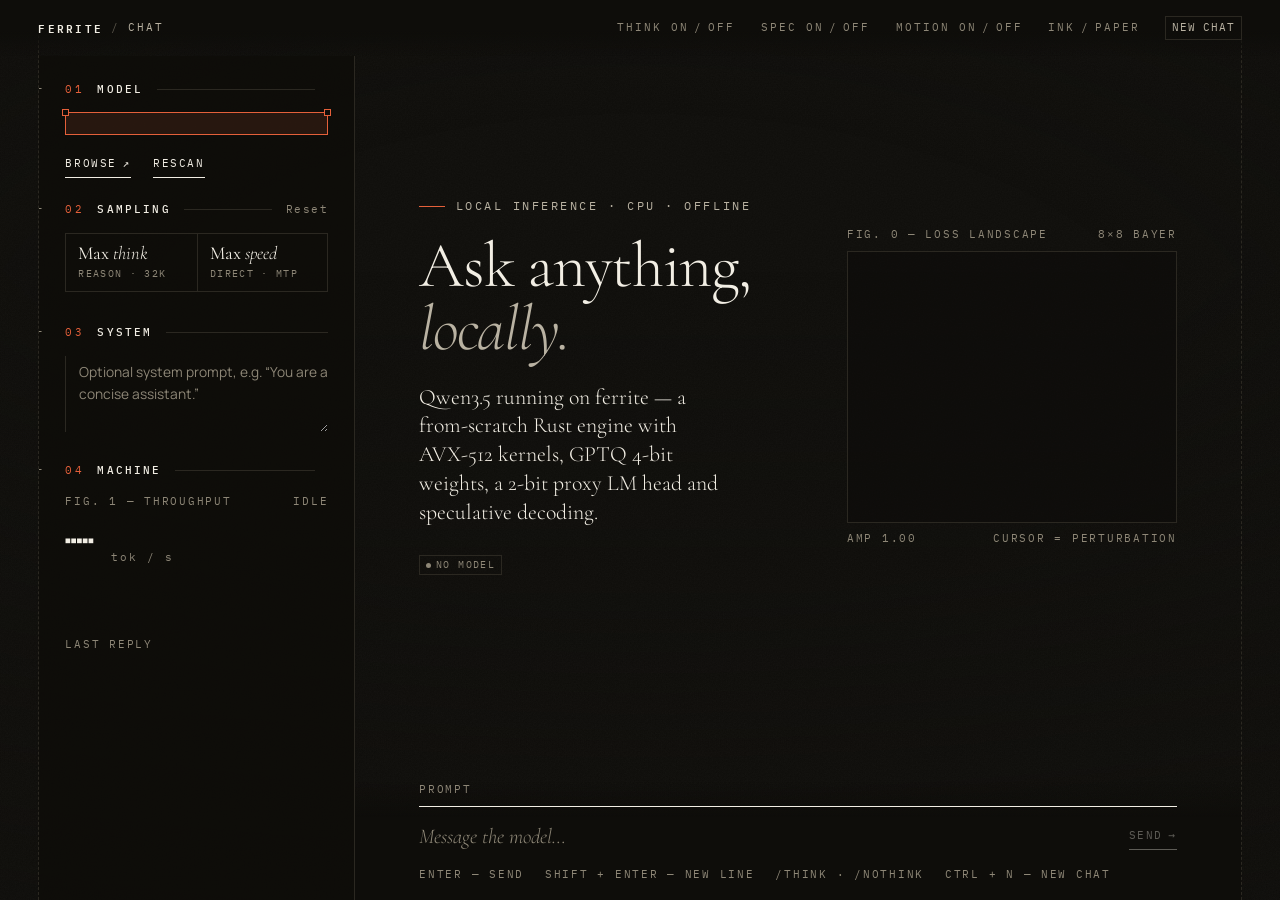
==== commit eb5449ba: "Chat app shows the v2 engine and loads models into RAM The machine panel lists the GPTQ build, the 2" ====
--- a/app/ui/index.html
+++ b/app/ui/index.html
@@ -17,7 +17,7 @@
   <div class="crumb"><b>FERRITE</b><span class="sep">/</span><span id="crumb-model">CHAT</span></div>
   <nav class="toggles" aria-label="Settings">
     <button class="tog" id="t-think" title="Reason step by step before answering (or start a message with /think)"><span class="k">THINK</span><i data-v="on">ON</i>/<i data-v="off">OFF</i></button>
-    <button class="tog" id="t-spec" title="Self-speculative decoding with the model's MTP head — same output, faster"><span class="k">SPEC</span><i data-v="on">ON</i>/<i data-v="off">OFF</i></button>
+    <button class="tog" id="t-spec" title="Self-speculative decoding: the model's MTP head drafts tokens, prompt lookup copies repeated text — same output, faster"><span class="k">SPEC</span><i data-v="on">ON</i>/<i data-v="off">OFF</i></button>
     <button class="tog" id="t-motion" title="Animated dither field"><span class="k">MOTION</span><i data-v="on">ON</i>/<i data-v="off">OFF</i></button>
     <button class="tog" id="t-theme" title="Theme"><i data-v="ink">INK</i>/<i data-v="paper">PAPER</i></button>
     <button class="tog" id="t-new" title="New chat (Ctrl+N)"><span class="kbd">NEW CHAT</span></button>
@@ -64,7 +64,7 @@
             <div class="hero-text">
               <div class="eyebrow">Local inference · CPU · offline</div>
               <h1>Ask anything,<br><em>locally.</em></h1>
-              <p class="lede">Qwen3.5 running on ferrite — a from-scratch Rust engine with AVX-512 kernels and speculative decoding.</p>
+              <p class="lede">Qwen3.5 running on ferrite — a from-scratch Rust engine with AVX-512 kernels, GPTQ 4-bit weights, a 2-bit proxy LM head and speculative decoding.</p>
               <div class="status" id="hero-status"><span class="chip dim">no model</span></div>
             </div>
             <figure class="fig" aria-hidden="true">
